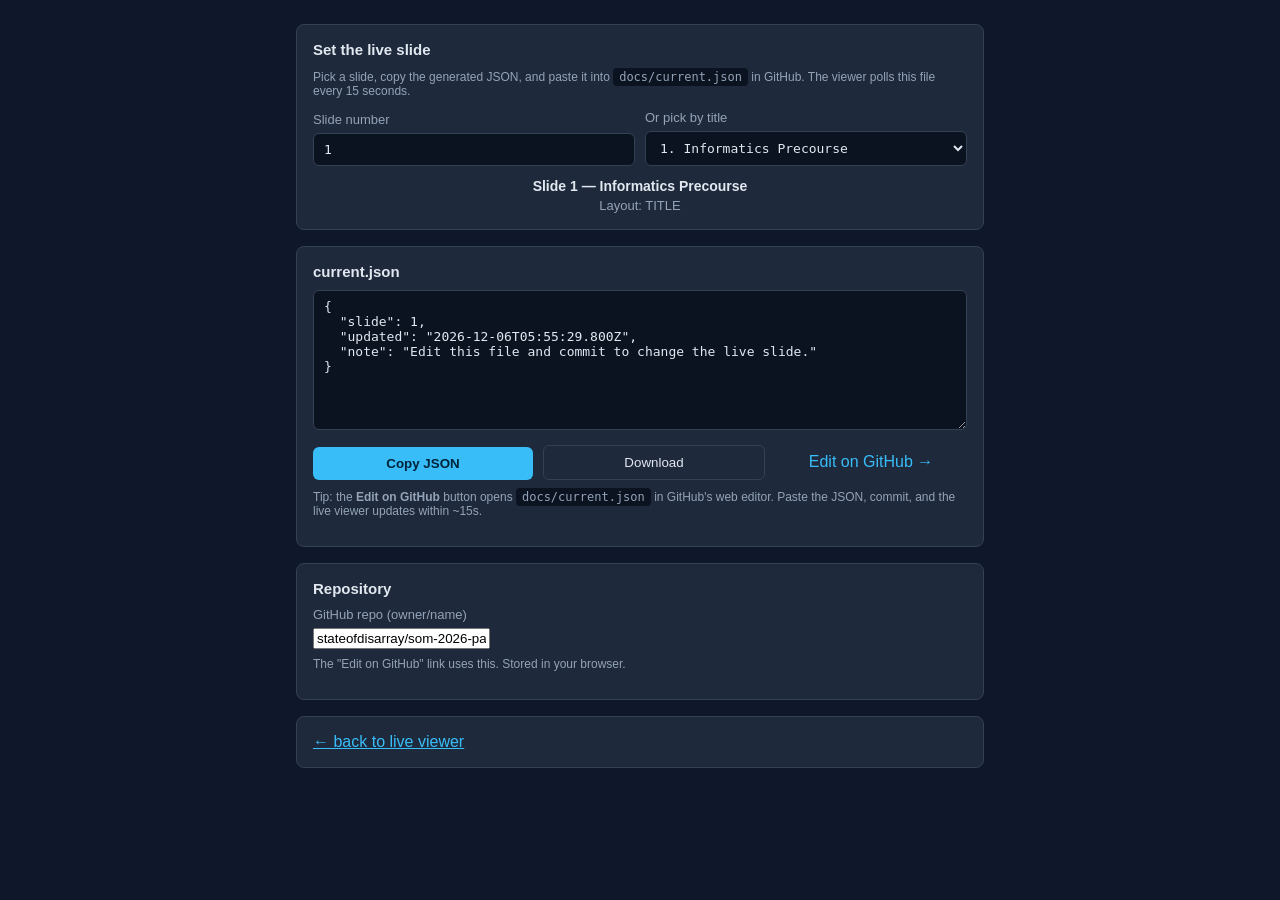
==== docs/admin.html @ 057e6109 "Add live slide-deck viewer and build pipeline - build.py parses the pptx with python-pptx and emits " ====
<!doctype html>
<html lang="en">
<head>
<meta charset="utf-8" />
<meta name="viewport" content="width=device-width, initial-scale=1" />
<title>Admin — set live slide</title>
<link rel="stylesheet" href="style.css" />
<style>
  body { overflow: auto; }
  .admin-wrap {
    max-width: 720px;
    margin: 24px auto;
    padding: 0 16px;
    display: flex;
    flex-direction: column;
    gap: 16px;
  }
  .card {
    background: var(--panel);
    border: 1px solid #334155;
    border-radius: 8px;
    padding: 16px;
  }
  .card h2 { margin: 0 0 10px; font-size: 15px; font-weight: 600; }
  label { display: block; font-size: 13px; color: var(--muted); margin-bottom: 6px; }
  input[type=number], select, textarea {
    width: 100%;
    background: var(--panel-2);
    color: var(--text);
    border: 1px solid #334155;
    border-radius: 6px;
    padding: 8px 10px;
    font-family: ui-monospace, SFMono-Regular, Menlo, monospace;
    font-size: 13px;
  }
  textarea { min-height: 140px; resize: vertical; }
  .row { display: flex; gap: 10px; align-items: flex-end; }
  .row > * { flex: 1; }
  button.primary {
    background: var(--accent);
    color: #00243a;
    border: 0;
    padding: 9px 14px;
    border-radius: 6px;
    font-weight: 600;
    cursor: pointer;
  }
  button.ghost {
    background: transparent;
    color: var(--text);
    border: 1px solid #334155;
    padding: 9px 14px;
    border-radius: 6px;
    cursor: pointer;
  }
  .slide-preview { text-align: center; font-size: 13px; color: var(--muted); }
  .slide-preview strong { color: var(--text); font-size: 14px; display: block; margin-bottom: 4px; }
  code { background: var(--panel-2); padding: 2px 6px; border-radius: 4px; }
  a { color: var(--accent); }
  .muted-small { font-size: 12px; color: var(--muted); }
</style>
</head>
<body>
<div class="admin-wrap">
  <div class="card">
    <h2>Set the live slide</h2>
    <p class="muted-small">Pick a slide, copy the generated JSON, and paste it into <code>docs/current.json</code> in GitHub. The viewer polls this file every 15 seconds.</p>

    <div class="row">
      <div>
        <label for="slide-num">Slide number</label>
        <input id="slide-num" type="number" min="1" value="1" />
      </div>
      <div>
        <label for="slide-pick">Or pick by title</label>
        <select id="slide-pick"></select>
      </div>
    </div>

    <div class="slide-preview" id="preview" style="margin-top:12px"></div>
  </div>

  <div class="card">
    <h2>current.json</h2>
    <textarea id="output" spellcheck="false"></textarea>
    <div class="row" style="margin-top:10px">
      <button class="primary" id="copy">Copy JSON</button>
      <button class="ghost" id="download">Download</button>
      <a class="ghost" id="edit-on-github" target="_blank" rel="noopener" style="text-align:center; text-decoration:none; line-height:36px">Edit on GitHub →</a>
    </div>
    <p class="muted-small" style="margin-top:10px">Tip: the <strong>Edit on GitHub</strong> button opens <code>docs/current.json</code> in GitHub's web editor. Paste the JSON, commit, and the live viewer updates within ~15s.</p>
  </div>

  <div class="card">
    <h2>Repository</h2>
    <label for="repo-input">GitHub repo (owner/name)</label>
    <input id="repo-input" type="text" placeholder="stateofdisarray/som-2026-pages" />
    <p class="muted-small" style="margin-top:8px">The "Edit on GitHub" link uses this. Stored in your browser.</p>
  </div>

  <div class="card">
    <a href="index.html">← back to live viewer</a>
  </div>
</div>

<script>
(async () => {
  const deck = await (await fetch("slides.json")).json();
  const numInput = document.getElementById("slide-num");
  const picker = document.getElementById("slide-pick");
  const preview = document.getElementById("preview");
  const output = document.getElementById("output");
  const repoInput = document.getElementById("repo-input");
  const editLink = document.getElementById("edit-on-github");

  numInput.max = deck.slides.length;

  const title = (slide) => {
    for (const e of slide.elements) {
      if (e.type !== "text") continue;
      for (const p of (e.paragraphs || [])) {
        for (const r of (p.runs || [])) {
          const t = (r.text || "").trim();
          if (t) return t;
        }
      }
    }
    return slide.layout || "Slide";
  };

  for (const s of deck.slides) {
    const opt = document.createElement("option");
    opt.value = s.index;
    opt.textContent = `${s.index}. ${title(s)}`;
    picker.appendChild(opt);
  }

  const STORAGE_REPO = "som2026.repo";
  repoInput.value = localStorage.getItem(STORAGE_REPO) || "stateofdisarray/som-2026-pages";
  repoInput.addEventListener("change", () => {
    localStorage.setItem(STORAGE_REPO, repoInput.value.trim());
    update();
  });

  async function loadCurrent() {
    try {
      const r = await fetch("current.json?_=" + Date.now());
      const d = await r.json();
      if (d.slide) {
        numInput.value = d.slide;
        picker.value = d.slide;
      }
    } catch (_) {}
  }

  function update() {
    const n = Math.max(1, Math.min(deck.slides.length, Number(numInput.value) || 1));
    numInput.value = n;
    picker.value = n;
    const slide = deck.slides[n - 1];
    preview.innerHTML = `<strong>Slide ${n} — ${title(slide)}</strong>Layout: ${slide.layout || "—"}`;
    const payload = {
      slide: n,
      updated: new Date().toISOString(),
      note: "Edit this file and commit to change the live slide."
    };
    output.value = JSON.stringify(payload, null, 2) + "\n";

    const repo = (repoInput.value || "").trim();
    if (repo) {
      editLink.href = `https://github.com/${repo}/edit/claude/powerpoint-to-website-Mub1B/docs/current.json`;
      editLink.classList.remove("disabled");
    } else {
      editLink.removeAttribute("href");
    }
  }

  numInput.addEventListener("input", update);
  picker.addEventListener("change", () => { numInput.value = picker.value; update(); });

  document.getElementById("copy").addEventListener("click", async () => {
    await navigator.clipboard.writeText(output.value);
    const b = document.getElementById("copy");
    const prev = b.textContent;
    b.textContent = "Copied!";
    setTimeout(() => b.textContent = prev, 1200);
  });

  document.getElementById("download").addEventListener("click", () => {
    const blob = new Blob([output.value], { type: "application/json" });
    const a = document.createElement("a");
    a.href = URL.createObjectURL(blob);
    a.download = "current.json";
    a.click();
  });

  await loadCurrent();
  update();
})();
</script>
</body>
</html>
---- docs/style.css ----
:root {
  --bg: #0f172a;
  --panel: #1e293b;
  --panel-2: #0b1220;
  --text: #e2e8f0;
  --muted: #94a3b8;
  --accent: #38bdf8;
  --live: #22c55e;
  --slide-bg: #ffffff;
  --slide-w: 960;
  --slide-h: 540;
}

* { box-sizing: border-box; }
html, body { margin: 0; height: 100%; }
body {
  font-family: -apple-system, BlinkMacSystemFont, "Segoe UI", Roboto, "Helvetica Neue", Arial, sans-serif;
  background: var(--bg);
  color: var(--text);
  overflow: hidden;
  display: flex;
  flex-direction: column;
}

.topbar {
  display: flex;
  justify-content: space-between;
  align-items: center;
  padding: 10px 16px;
  background: var(--panel);
  border-bottom: 1px solid #0b1220;
  flex-shrink: 0;
  gap: 12px;
}
.brand { display: flex; align-items: center; gap: 10px; font-size: 14px; }
.brand .sep { color: var(--muted); }
.live { color: var(--muted); display: inline-flex; align-items: center; gap: 6px; font-size: 13px; }
.live .dot {
  width: 8px; height: 8px; border-radius: 50%;
  background: var(--live); box-shadow: 0 0 0 0 rgba(34,197,94,0.6);
  animation: pulse 1.8s infinite;
}
@keyframes pulse {
  0%   { box-shadow: 0 0 0 0 rgba(34,197,94,0.7); }
  70%  { box-shadow: 0 0 0 10px rgba(34,197,94,0); }
  100% { box-shadow: 0 0 0 0 rgba(34,197,94,0); }
}
.live.stale .dot { background: #ef4444; animation: none; }
.live #live-num { color: var(--text); font-weight: 600; }

.controls { display: flex; gap: 6px; align-items: center; }
.controls button, .controls input {
  background: var(--panel-2);
  color: var(--text);
  border: 1px solid #334155;
  padding: 6px 10px;
  border-radius: 6px;
  font-size: 14px;
  cursor: pointer;
  min-width: 34px;
}
.controls button:hover { border-color: var(--accent); }
.controls input { width: 64px; cursor: text; text-align: center; }
#goto-live { color: var(--live); }

main {
  flex: 1;
  display: grid;
  grid-template-columns: 1fr 220px;
  min-height: 0;
}
main.no-thumbs { grid-template-columns: 1fr; }
main.no-thumbs #thumbs { display: none; }

#stage {
  display: flex;
  flex-direction: column;
  align-items: center;
  justify-content: center;
  padding: 20px;
  min-height: 0;
  overflow: hidden;
}

#slide-scaler {
  width: 100%;
  flex: 1;
  display: flex;
  align-items: center;
  justify-content: center;
  min-height: 0;
}

.slide {
  position: relative;
  width: calc(var(--slide-w) * 1px);
  height: calc(var(--slide-h) * 1px);
  background: var(--slide-bg);
  color: #111827;
  overflow: hidden;
  transform-origin: center center;
  box-shadow: 0 20px 60px rgba(0,0,0,0.45), 0 0 0 1px rgba(255,255,255,0.05);
  font-family: "Helvetica Neue", Arial, sans-serif;
}

.slide .el { position: absolute; }
.slide .el.rect { }
.slide .el.image img {
  width: 100%; height: 100%;
  object-fit: contain;
  display: block;
}
.slide .el.text {
  display: flex;
  flex-direction: column;
  justify-content: center;
  padding: 8px;
  line-height: 1.25;
  word-wrap: break-word;
  overflow-wrap: break-word;
}
.slide .el.text p {
  margin: 0 0 4px 0;
}
.slide .el.text p:last-child { margin-bottom: 0; }
.slide .el.text p.lvl-1 { padding-left: 18px; position: relative; }
.slide .el.text p.lvl-1::before { content: "•"; position: absolute; left: 4px; color: #6b7280; }
.slide .el.text p.lvl-2 { padding-left: 36px; position: relative; }
.slide .el.text p.lvl-2::before { content: "–"; position: absolute; left: 22px; color: #6b7280; }
.slide .el.text p.lvl-3 { padding-left: 54px; position: relative; }
.slide .el.text p.lvl-3::before { content: "·"; position: absolute; left: 40px; color: #6b7280; }

.stage-meta {
  margin-top: 10px;
  display: flex;
  gap: 10px;
  font-size: 13px;
  color: var(--muted);
}
.muted { color: var(--muted); }

#thumbs {
  background: var(--panel);
  border-left: 1px solid #0b1220;
  overflow-y: auto;
  padding: 10px;
  display: flex;
  flex-direction: column;
  gap: 8px;
}
.thumb {
  background: var(--panel-2);
  border: 1px solid #334155;
  border-radius: 6px;
  padding: 6px;
  cursor: pointer;
  display: flex;
  align-items: center;
  gap: 8px;
  font-size: 12px;
  color: var(--muted);
  transition: border-color 0.15s;
}
.thumb:hover { border-color: var(--accent); }
.thumb.viewing { border-color: var(--accent); color: var(--text); }
.thumb.live {
  border-color: var(--live);
  box-shadow: 0 0 0 1px var(--live) inset;
  color: var(--text);
}
.thumb.live.viewing { box-shadow: 0 0 0 2px var(--live) inset; }
.thumb .n { font-weight: 700; min-width: 28px; text-align: right; }
.thumb .title-text {
  flex: 1;
  overflow: hidden;
  white-space: nowrap;
  text-overflow: ellipsis;
}
.thumb .live-badge {
  background: var(--live);
  color: #062d17;
  font-weight: 700;
  font-size: 10px;
  padding: 1px 5px;
  border-radius: 3px;
}

footer {
  background: var(--panel);
  padding: 6px 16px;
  font-size: 12px;
  display: flex;
  justify-content: space-between;
  border-top: 1px solid #0b1220;
  flex-shrink: 0;
}

@media (max-width: 760px) {
  main { grid-template-columns: 1fr; }
  #thumbs { display: none; }
  .brand strong { display: none; }
}
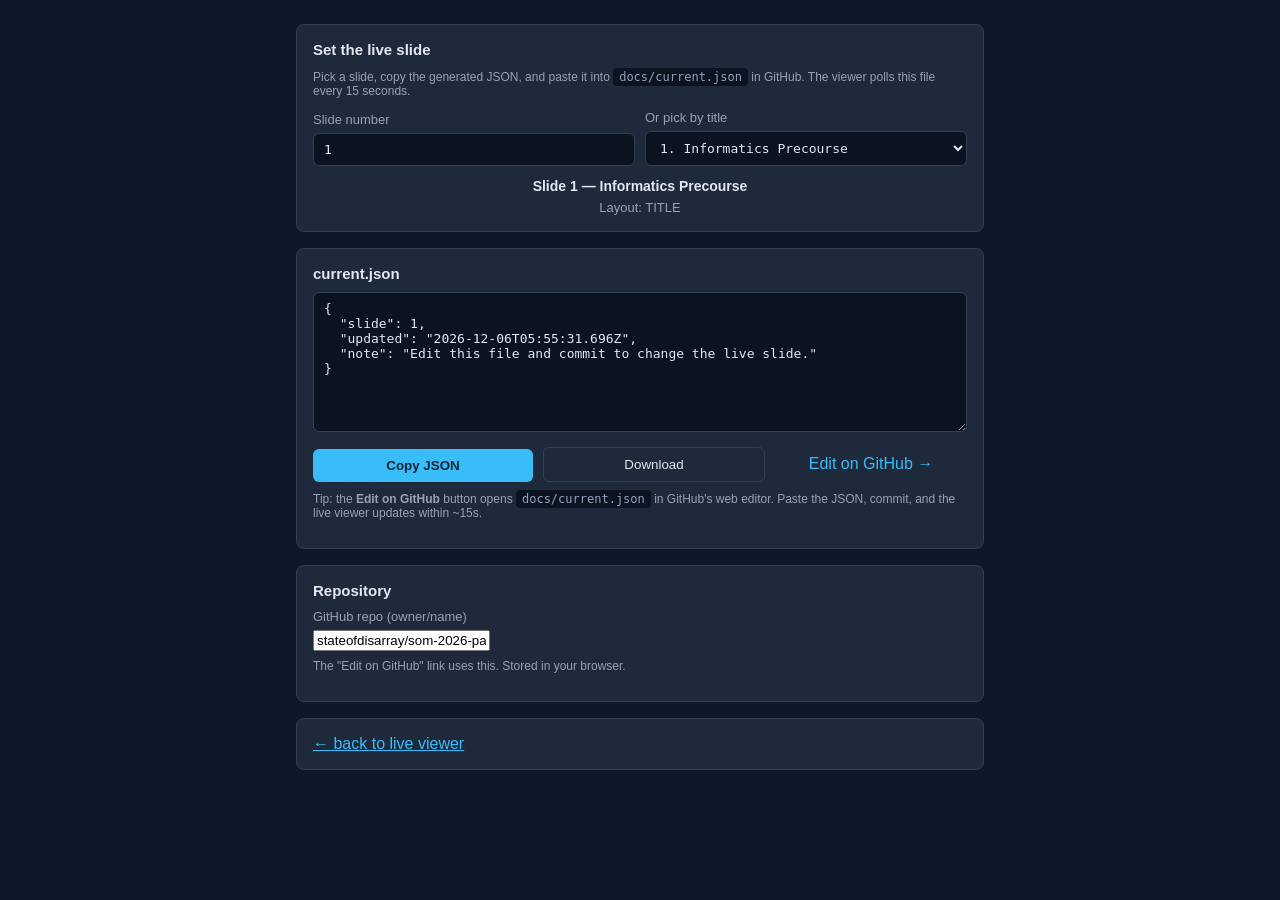
==== commit 0811cc18: "Switch viewer to CI-rendered PNGs for full fidelity The HTML-per-slide renderer was unreadable becau" ====
--- a/docs/admin.html
+++ b/docs/admin.html
@@ -113,20 +113,9 @@
   const repoInput = document.getElementById("repo-input");
   const editLink = document.getElementById("edit-on-github");
 
-  numInput.max = deck.slides.length;
+  numInput.max = deck.count;
 
-  const title = (slide) => {
-    for (const e of slide.elements) {
-      if (e.type !== "text") continue;
-      for (const p of (e.paragraphs || [])) {
-        for (const r of (p.runs || [])) {
-          const t = (r.text || "").trim();
-          if (t) return t;
-        }
-      }
-    }
-    return slide.layout || "Slide";
-  };
+  const title = (slide) => slide.title || slide.layout || "Slide";
 
   for (const s of deck.slides) {
     const opt = document.createElement("option");
@@ -154,11 +143,16 @@
   }
 
   function update() {
-    const n = Math.max(1, Math.min(deck.slides.length, Number(numInput.value) || 1));
+    const n = Math.max(1, Math.min(deck.count, Number(numInput.value) || 1));
     numInput.value = n;
     picker.value = n;
     const slide = deck.slides[n - 1];
-    preview.innerHTML = `<strong>Slide ${n} — ${title(slide)}</strong>Layout: ${slide.layout || "—"}`;
+    const nz = String(n).padStart(2, "0");
+    preview.innerHTML =
+      `<strong>Slide ${n} — ${title(slide)}</strong>` +
+      `<img src="slides/thumb-${nz}.png" alt="" onerror="this.style.display='none'" ` +
+      `style="max-width:100%; margin-top:8px; border-radius:4px; border:1px solid #334155;">` +
+      `<div style="margin-top:6px">Layout: ${slide.layout || "—"}</div>`;
     const payload = {
       slide: n,
       updated: new Date().toISOString(),
--- a/docs/style.css
+++ b/docs/style.css
@@ -6,9 +6,6 @@
   --muted: #94a3b8;
   --accent: #38bdf8;
   --live: #22c55e;
-  --slide-bg: #ffffff;
-  --slide-w: 960;
-  --slide-h: 540;
 }
 
 * { box-sizing: border-box; }
@@ -66,7 +63,7 @@
 main {
   flex: 1;
   display: grid;
-  grid-template-columns: 1fr 220px;
+  grid-template-columns: 1fr 280px;
   min-height: 0;
 }
 main.no-thumbs { grid-template-columns: 1fr; }
@@ -82,53 +79,45 @@
   overflow: hidden;
 }
 
-#slide-scaler {
-  width: 100%;
-  flex: 1;
-  display: flex;
-  align-items: center;
-  justify-content: center;
-  min-height: 0;
-}
-
 .slide {
   position: relative;
-  width: calc(var(--slide-w) * 1px);
-  height: calc(var(--slide-h) * 1px);
-  background: var(--slide-bg);
-  color: #111827;
-  overflow: hidden;
-  transform-origin: center center;
+  max-width: 100%;
+  max-height: 100%;
+  min-height: 0;
+  flex: 1 1 auto;
+  display: flex;
+  align-items: center;
+  justify-content: center;
+  width: 100%;
+}
+.slide img {
+  max-width: 100%;
+  max-height: 100%;
+  object-fit: contain;
+  cursor: pointer;
+  background: #fff;
   box-shadow: 0 20px 60px rgba(0,0,0,0.45), 0 0 0 1px rgba(255,255,255,0.05);
-  font-family: "Helvetica Neue", Arial, sans-serif;
-}
-
-.slide .el { position: absolute; }
-.slide .el.rect { }
-.slide .el.image img {
-  width: 100%; height: 100%;
-  object-fit: contain;
-  display: block;
-}
-.slide .el.text {
-  display: flex;
-  flex-direction: column;
-  justify-content: center;
-  padding: 8px;
-  line-height: 1.25;
-  word-wrap: break-word;
-  overflow-wrap: break-word;
-}
-.slide .el.text p {
-  margin: 0 0 4px 0;
-}
-.slide .el.text p:last-child { margin-bottom: 0; }
-.slide .el.text p.lvl-1 { padding-left: 18px; position: relative; }
-.slide .el.text p.lvl-1::before { content: "•"; position: absolute; left: 4px; color: #6b7280; }
-.slide .el.text p.lvl-2 { padding-left: 36px; position: relative; }
-.slide .el.text p.lvl-2::before { content: "–"; position: absolute; left: 22px; color: #6b7280; }
-.slide .el.text p.lvl-3 { padding-left: 54px; position: relative; }
-.slide .el.text p.lvl-3::before { content: "·"; position: absolute; left: 40px; color: #6b7280; }
+  border-radius: 4px;
+  user-select: none;
+}
+.slide .missing-msg {
+  display: none;
+  position: absolute;
+  top: 50%; left: 50%;
+  transform: translate(-50%, -50%);
+  background: var(--panel-2);
+  color: var(--muted);
+  border: 1px dashed #334155;
+  border-radius: 8px;
+  padding: 24px 32px;
+  text-align: center;
+  max-width: 420px;
+  font-size: 14px;
+  line-height: 1.5;
+}
+.slide .missing-msg small { color: var(--muted); }
+.slide.missing img { display: none; }
+.slide.missing .missing-msg { display: block; }
 
 .stage-meta {
   margin-top: 10px;
@@ -136,6 +125,7 @@
   gap: 10px;
   font-size: 13px;
   color: var(--muted);
+  align-items: center;
 }
 .muted { color: var(--muted); }
 
@@ -146,30 +136,49 @@
   padding: 10px;
   display: flex;
   flex-direction: column;
-  gap: 8px;
+  gap: 6px;
 }
 .thumb {
   background: var(--panel-2);
   border: 1px solid #334155;
   border-radius: 6px;
-  padding: 6px;
   cursor: pointer;
-  display: flex;
-  align-items: center;
-  gap: 8px;
-  font-size: 12px;
-  color: var(--muted);
+  overflow: hidden;
   transition: border-color 0.15s;
 }
 .thumb:hover { border-color: var(--accent); }
-.thumb.viewing { border-color: var(--accent); color: var(--text); }
+.thumb.viewing { border-color: var(--accent); }
 .thumb.live {
   border-color: var(--live);
   box-shadow: 0 0 0 1px var(--live) inset;
-  color: var(--text);
 }
 .thumb.live.viewing { box-shadow: 0 0 0 2px var(--live) inset; }
-.thumb .n { font-weight: 700; min-width: 28px; text-align: right; }
+
+.thumb-img {
+  width: 100%;
+  aspect-ratio: 16 / 9;
+  background: #fff;
+  overflow: hidden;
+  display: flex;
+  align-items: center;
+  justify-content: center;
+}
+.thumb-img img {
+  width: 100%;
+  height: 100%;
+  object-fit: cover;
+  display: block;
+}
+.thumb-meta {
+  padding: 4px 8px;
+  font-size: 11px;
+  color: var(--muted);
+  display: flex;
+  align-items: center;
+  gap: 6px;
+}
+.thumb.viewing .thumb-meta { color: var(--text); }
+.thumb .n { font-weight: 700; min-width: 22px; }
 .thumb .title-text {
   flex: 1;
   overflow: hidden;
